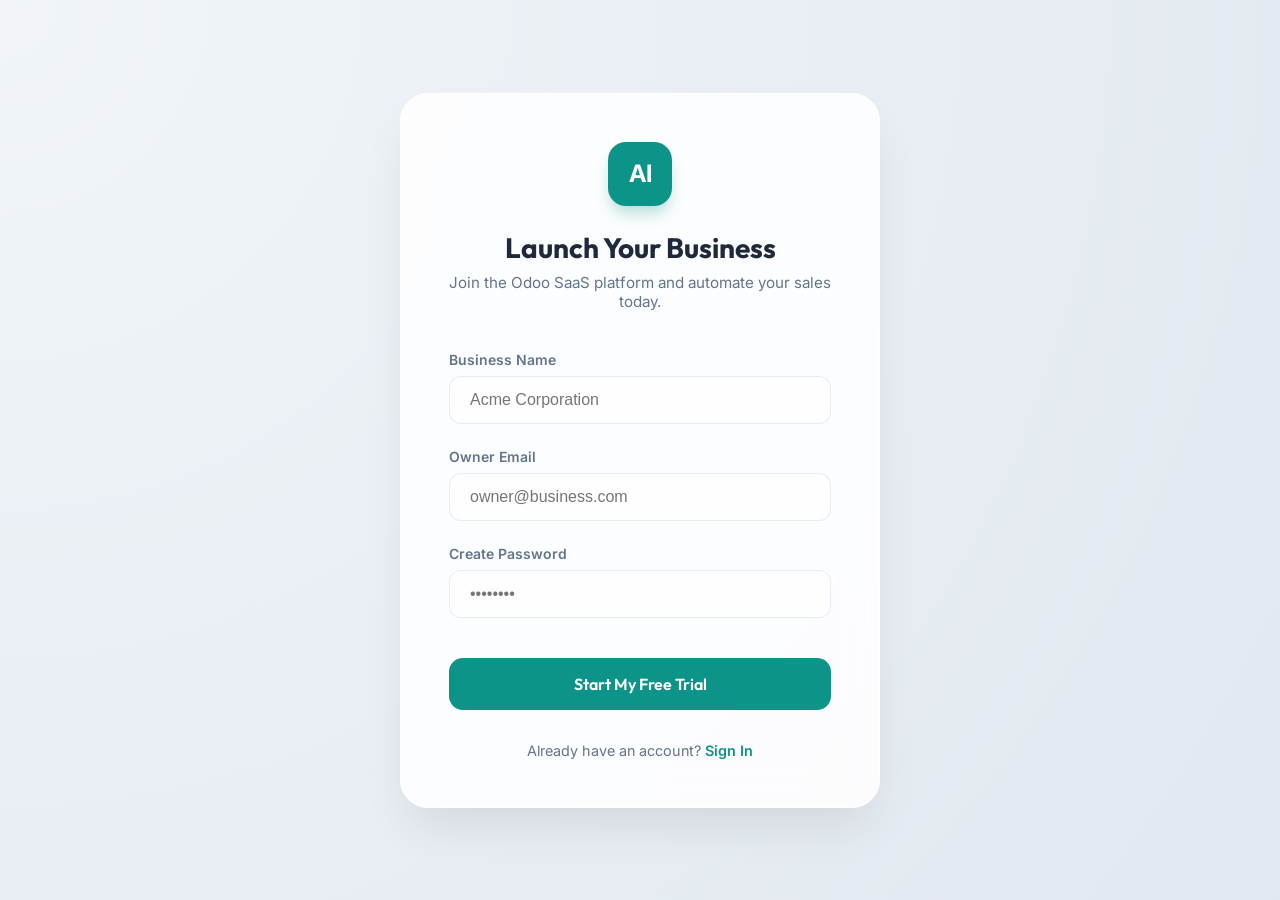
==== app/static/signup.html @ c6f05227 "first commit" ====
<!DOCTYPE html>
<html lang="en">
<head>
    <meta charset="UTF-8">
    <meta name="viewport" content="width=device-width, initial-scale=1.0">
    <title>RetailERP | Create Account</title>
    <link href="https://fonts.googleapis.com/css2?family=Inter:wght@300;400;500;600;700&family=Outfit:wght@400;500;600;700&display=swap" rel="stylesheet">
    <style>
        :root {
            --primary: #0d9488;
            --primary-hover: #0f766e;
            --bg-glass: rgba(255, 255, 255, 0.85);
            --border: rgba(226, 232, 240, 0.8);
            --text-main: #1e293b;
            --text-secondary: #64748b;
        }

        * { margin: 0; padding: 0; box-sizing: border-box; }
        body { 
            font-family: 'Inter', sans-serif;
            background: radial-gradient(circle at top left, #f1f5f9 0%, #e2e8f0 100%);
            min-height: 100vh;
            display: flex;
            align-items: center;
            justify-content: center;
            padding: 2rem;
        }

        .signup-container {
            width: 100%;
            max-width: 480px;
            background: var(--bg-glass);
            backdrop-filter: blur(16px);
            border: 1px solid white;
            border-radius: 28px;
            padding: 3rem;
            box-shadow: 0 25px 50px -12px rgba(0,0,0,0.1);
            animation: slideIn 0.6s cubic-bezier(0.16, 1, 0.3, 1);
        }

        @keyframes slideIn {
            from { transform: translateY(20px); opacity: 0; }
            to { transform: translateY(0); opacity: 1; }
        }

        .header { text-align: center; margin-bottom: 2.5rem; }
        .logo-box {
            width: 64px; height: 64px; background: var(--primary);
            border-radius: 18px; display: flex; align-items: center; justify-content: center;
            margin: 0 auto 1.5rem; color: white; font-size: 1.5rem; font-weight: bold;
            box-shadow: 0 10px 15px -3px rgba(13, 148, 136, 0.3);
        }

        h2 { font-family: 'Outfit', sans-serif; font-size: 1.75rem; color: var(--text-main); margin-bottom: 0.5rem; }
        p.subtitle { color: var(--text-secondary); font-size: 0.95rem; }

        .form-group { margin-bottom: 1.5rem; }
        label { display: block; margin-bottom: 0.5rem; font-size: 0.875rem; font-weight: 600; color: var(--text-secondary); }
        input {
            width: 100%; padding: 0.875rem 1.25rem; border: 1.5px solid var(--border);
            border-radius: 12px; font-size: 1rem; transition: all 0.2s;
            background: rgba(255, 255, 255, 0.5);
        }
        input:focus { outline: none; border-color: var(--primary); box-shadow: 0 0 0 4px rgba(13, 148, 136, 0.1); }

        .btn-signup {
            width: 100%; padding: 1rem; background: var(--primary); color: white;
            border: none; border-radius: 14px; font-size: 1rem; font-weight: 600;
            cursor: pointer; transition: all 0.2s; font-family: 'Outfit', sans-serif;
            margin-top: 1rem;
        }
        .btn-signup:hover { background: var(--primary-hover); transform: translateY(-1px); }
        .btn-signup:active { transform: translateY(0); }

        .footer { text-align: center; margin-top: 2rem; font-size: 0.9rem; color: var(--text-secondary); }
        .footer a { color: var(--primary); text-decoration: none; font-weight: 600; }
        
        .toast {
            position: fixed; top: 2rem; right: 2rem; padding: 1rem 2rem;
            border-radius: 12px; color: white; font-weight: 500; display: none;
            animation: toastIn 0.3s ease;
        }
        @keyframes toastIn { from { transform: translateX(100%); } to { transform: translateX(0); } }
    </style>
</head>
<body>
    <div id="toast" class="toast"></div>

    <div class="signup-container">
        <div class="header">
            <div class="logo-box">AI</div>
            <h2>Launch Your Business</h2>
            <p class="subtitle">Join the Odoo SaaS platform and automate your sales today.</p>
        </div>

        <form id="signupForm">
            <div class="form-group">
                <label>Business Name</label>
                <input type="text" id="businessName" placeholder="Acme Corporation" required>
            </div>
            <div class="form-group">
                <label>Owner Email</label>
                <input type="email" id="email" placeholder="owner@business.com" required>
            </div>
            <div class="form-group">
                <label>Create Password</label>
                <input type="password" id="password" placeholder="••••••••" required>
            </div>
            <button type="submit" class="btn-signup">Start My Free Trial</button>
        </form>

        <div class="footer">
            Already have an account? <a href="/static/login.html">Sign In</a>
        </div>
    </div>

    <script>
        const form = document.getElementById('signupForm');
        
        function showToast(msg, type = 'success') {
            const toast = document.getElementById('toast');
            toast.textContent = msg;
            toast.style.background = type === 'success' ? '#10b981' : '#ef4444';
            toast.style.display = 'block';
            setTimeout(() => { toast.style.display = 'none'; }, 4000);
        }

        form.addEventListener('submit', async (e) => {
            e.preventDefault();
            const btn = e.target.querySelector('button');
            const originalText = btn.textContent;
            btn.textContent = 'Creating Account...';
            btn.disabled = true;

            const payload = {
                business_name: document.getElementById('businessName').value,
                email: document.getElementById('email').value,
                password: document.getElementById('password').value
            };

            try {
                const response = await fetch('/auth/signup', {
                    method: 'POST',
                    headers: { 'Content-Type': 'application/json' },
                    body: JSON.stringify(payload)
                });

                const result = await response.json();

                if (response.ok) {
                    showToast('Business Registered! Redirecting to login...');
                    setTimeout(() => {
                        window.location.href = '/static/login.html?new_tenant=' + result.tenant_id;
                    }, 2000);
                } else {
                    showToast(result.detail || 'Signup failed', 'error');
                }
            } catch (err) {
                showToast('Network error, please try again', 'error');
            } finally {
                btn.textContent = originalText;
                btn.disabled = false;
            }
        });
    </script>
</body>
</html>
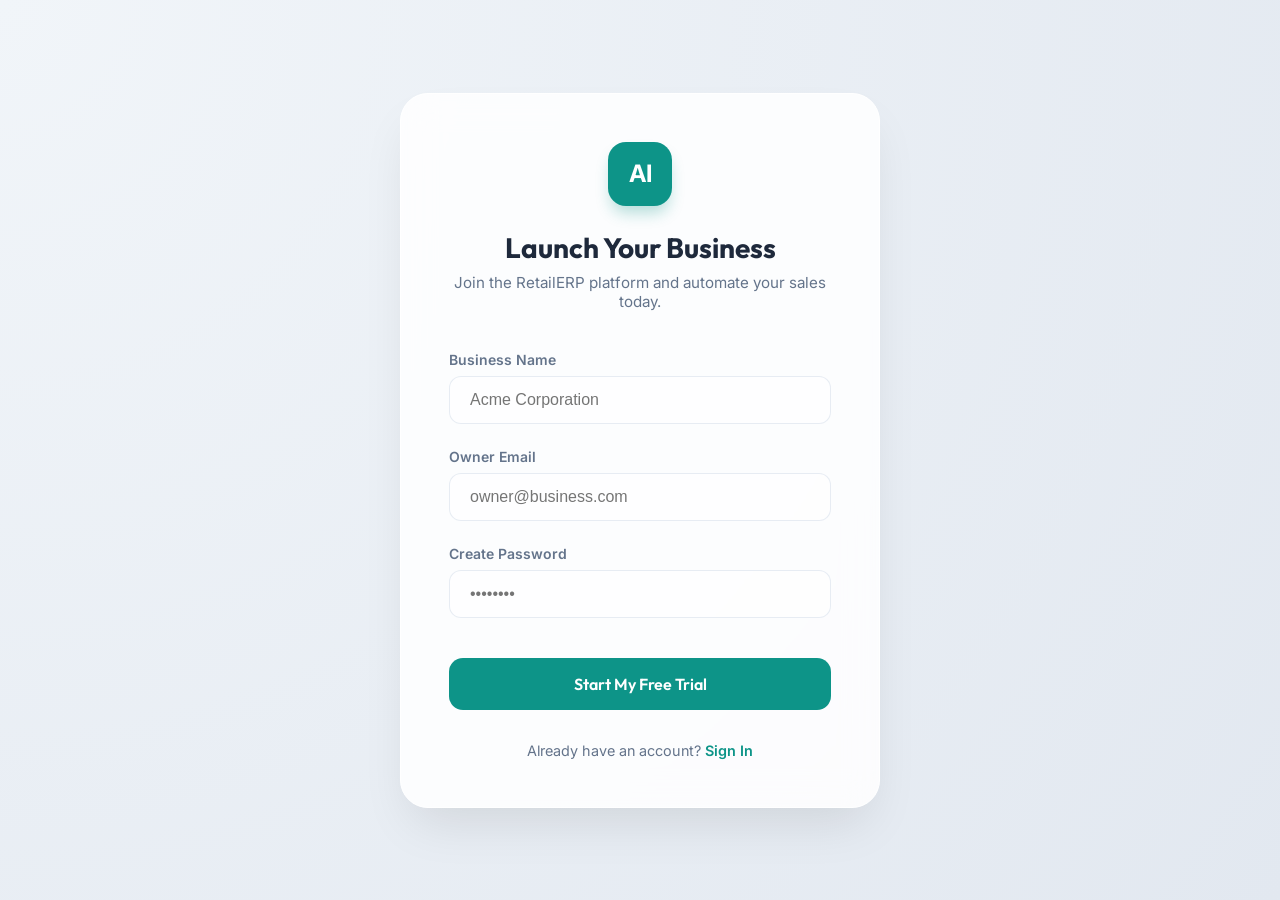
==== commit 0fe6dd89: "Remove all Odoo integration code and references Deleted 14 Odoo-specific files (integrations, API, t" ====
--- a/app/static/signup.html
+++ b/app/static/signup.html
@@ -90,7 +90,7 @@
         <div class="header">
             <div class="logo-box">AI</div>
             <h2>Launch Your Business</h2>
-            <p class="subtitle">Join the Odoo SaaS platform and automate your sales today.</p>
+            <p class="subtitle">Join the RetailERP platform and automate your sales today.</p>
         </div>
 
         <form id="signupForm">
